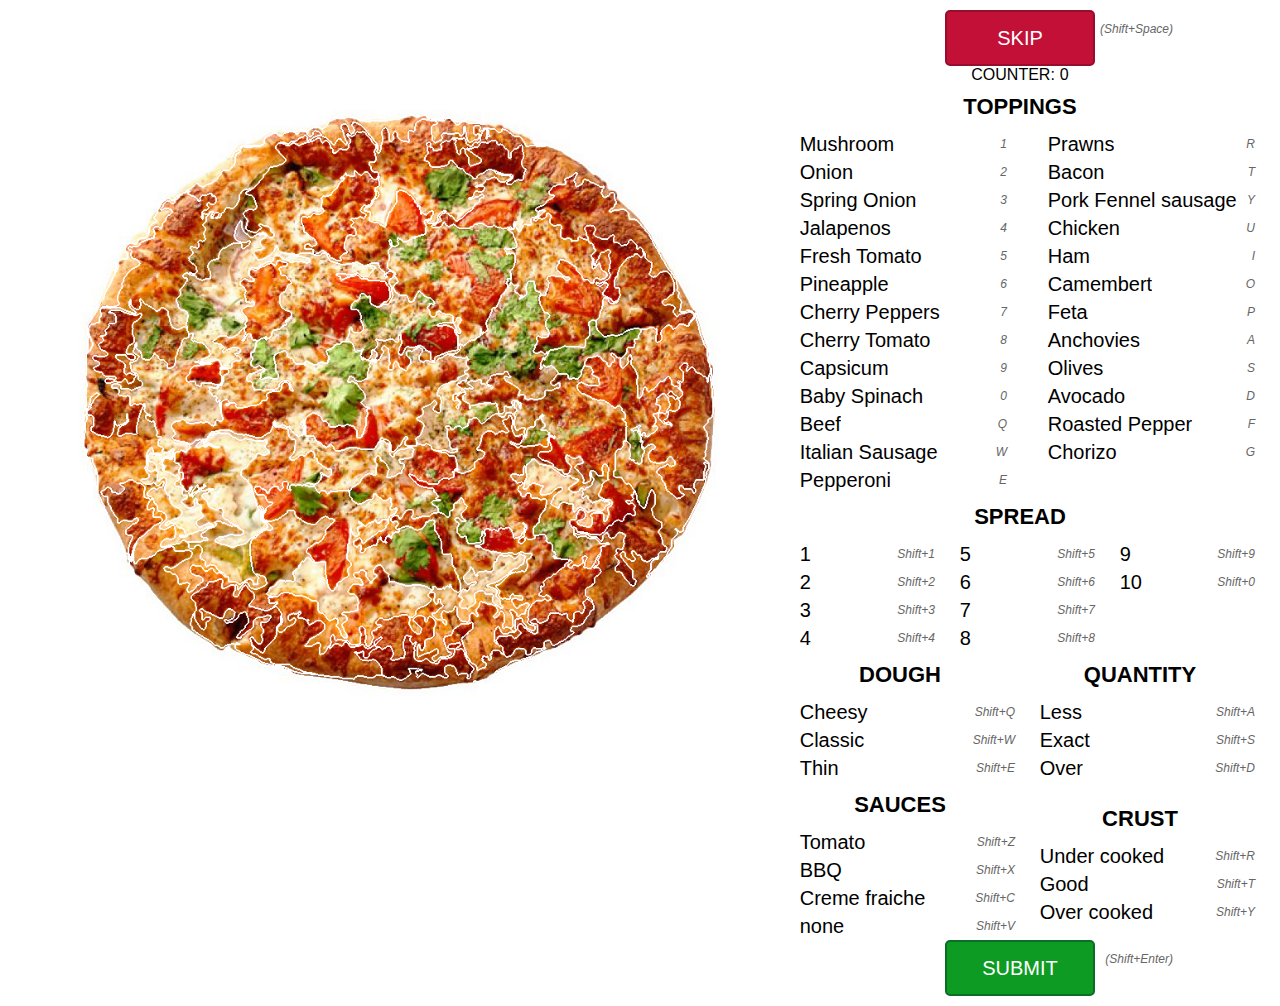
==== index.html @ 3dd259ac "Merge frontend" ====
<!DOCTYPE html>
<html lang="en">
<head>
    <meta charset="UTF-8">
    <meta name="viewport" content="width=device-width, initial-scale=1.0">
    <meta http-equiv="X-UA-Compatible" content="ie=edge">
    <link rel="stylesheet" href="static/css/style.css">
    <title>WASM</title>
</head>
<body>
    
    <div class="container">
        <div class="image-container">
            <div class="image-block">
                <canvas id="outCanvas" class="canvas-a"></canvas>
                <canvas id="centCanvas" class="canvas-a"></canvas>
                <canvas id="myCanvas" class="canvas-a"></canvas>
            </div>
        </div>
        <div class="controls">
            <div class="button-container">
                <button class="skip">SKIP</button>
            </div>
            <div class="counter">
                <p><span class='c-title'>COUNTER:</span><span class="c-value">0</span></p>
            </div>
            <div class="full"></div>
            <div class="full-spread"></div>
            <div class="controls-division left"></div>
            <div class="controls-division right"></div>
            <div class="controls-division left-last"></div>
            <div class="controls-division right-last"></div>
            <div class="button-container">
                <button class="submit">SUBMIT</button>
            </div>
        </div>
    </div>
    <script src="static/js/jquery-3.2.1.min.js"></script>
    <script src="static/js/shortcut.js"></script>
    <script src="index.js"></script>
    <script src="static/js/index.js"></script>
</body>
</html>
---- static/css/style.css ----
* {
    margin: 0;
    font-family: "Trebuchet MS", Helvetica, sans-serif;
}

ul {
    padding: 0
}

li {
    list-style: none;
}

.container {
    display: flex;
}

.image-container {
    width: calc(100% - 500px);
    position: relative;
}

.canvas-a {
    position: absolute;
    top: 0;
    left: 0;
}

.image-block {

}

.iv-container {
    width: 100%;
    line-height: normal;
}

.image-block > img {
    width: 100%;
    height: auto;
}

.controls {
    box-sizing: border-box;
    width: 500px;
    min-height: 100vh;
    display: flex;
    flex-wrap: wrap;
    align-items: center;
    padding: 10px 0;
    padding-right: 20px;
}

.controls .controls-division {
    width: 50%;
}

.controls .counter {
    width: 100%;
    text-align: center;
}

.controls .button-container {
    display: flex;
    width: 100%;
    justify-content: center;
    align-items: center;
}

.controls button {
    display: flex;
    justify-content: center;
    align-items: center;
    border: 2px solid rgb(11, 109, 38);
    background-color: rgb(13, 155, 36);
    color: #fff;
    border-radius: 5px;
    min-height: 56px;
    min-width: 150px;
    cursor: pointer;
    font-size: 20px;
    position: relative;
}

.controls button:after {
    content: '';
    font-size: 12px;
    color: #666666;
    font-style: italic;
    position: absolute;
    right: -80px;
    top: 10px;
}

.controls button.submit:after {
    content: '(Shift+Enter)';
}

.controls button.skip:after {
    content: '(Shift+Space)';
}

.controls button:focus {
    outline: none;
}

.controls button:hover {
    background-color: rgb(16, 194, 43);
}

.controls button.skip {
    border: 2px solid rgb(150, 14, 45);
    background-color: rgb(194, 16, 55);
}

.controls button.skip:hover {
    background-color: rgb(219, 40, 82);
}

.counter .c-value {
    padding-left: 5px;
}

.controls .full {
    width: 100%;
}

.controls .full-spread {
    width: 100%;
}

.list-button-cnt h3 {
    text-align: center;
    padding: 10px 0;
    font-size: 22px;
}

.list-element .el-shortcut {
    font-size: 12px;
    color: #666666;
    font-style: italic;
}

ul.list-el li {
    box-sizing: border-box;
    line-height: 24px;
    display: flex;
    justify-content: space-between;
    padding: 2px 5px;
    font-size: 20px;
    cursor: pointer;
    user-select: none;
}

ul.list-el li:hover .el-name {
    color: rgb(24, 158, 211)
}

ul.list-el li.selected .el-name {
    color: rgb(58, 201, 58);
}

ul.list-el li .el-name::before {
    content: '+';
    color: rgb(58, 201, 58);
    padding-right: 3px;
    opacity: 0;
    font-weight: bold;
}

.el-name {
    white-space: nowrap;
    text-overflow: ellipsis;
    overflow: hidden;
}

ul.list-el li.selected .el-name::before {
    opacity: 1;
}

.toppings {
    column-count: 2;
}

.spread {
    column-count: 3;
    column-gap: 0px;
}

.logo {
    position: absolute;
    top: 10px;
    left: 10px;
}
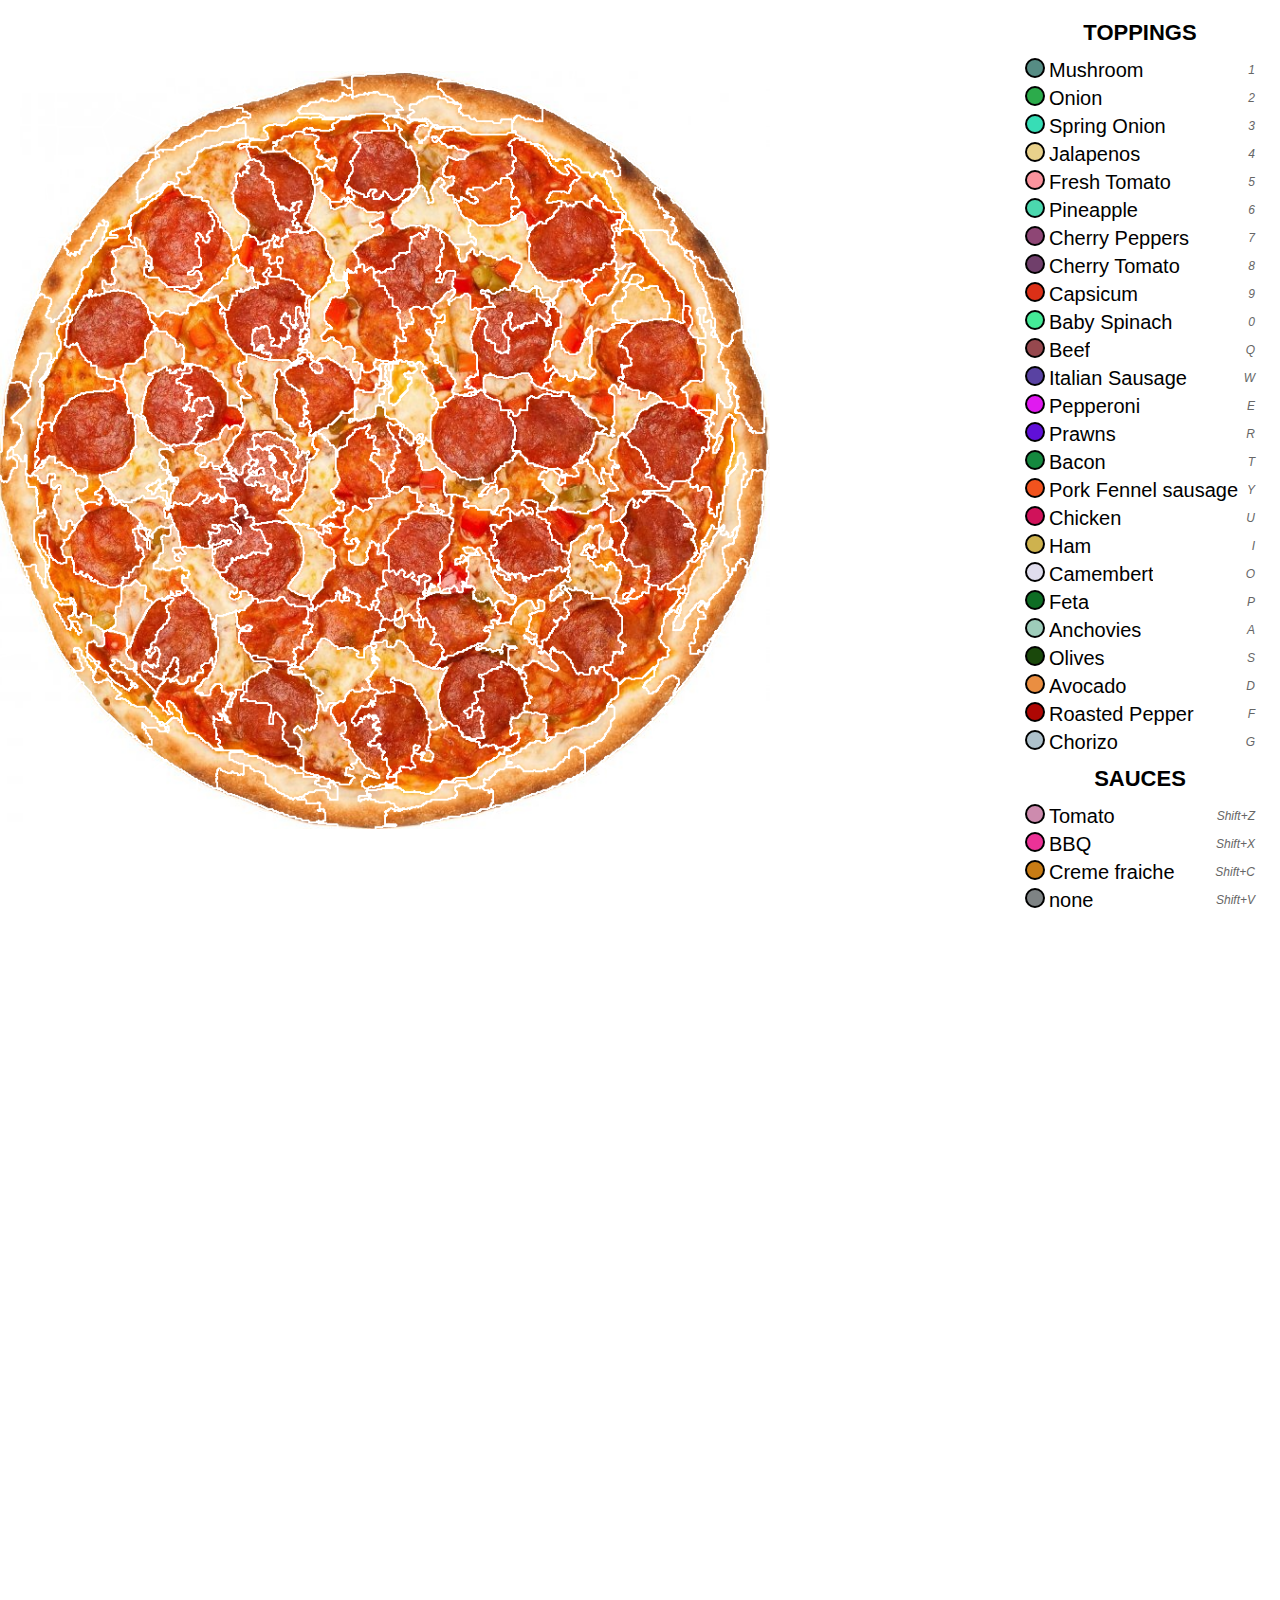
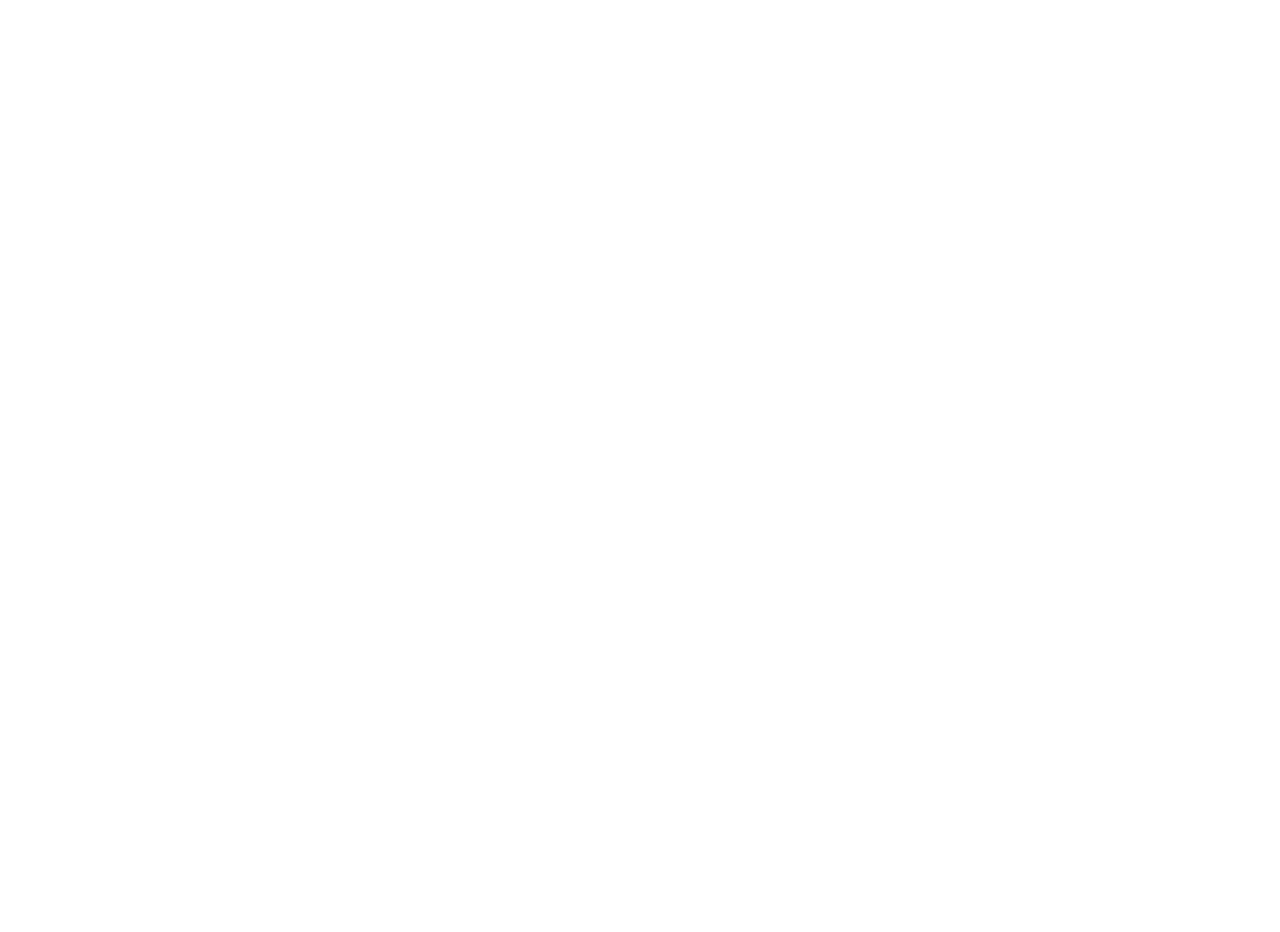
==== commit 56e6ed9f: "Add resize rework code" ====
--- a/index.html
+++ b/index.html
@@ -18,26 +18,15 @@
             </div>
         </div>
         <div class="controls">
-            <div class="button-container">
-                <button class="skip">SKIP</button>
-            </div>
-            <div class="counter">
-                <p><span class='c-title'>COUNTER:</span><span class="c-value">0</span></p>
-            </div>
-            <div class="full"></div>
-            <div class="full-spread"></div>
-            <div class="controls-division left"></div>
-            <div class="controls-division right"></div>
-            <div class="controls-division left-last"></div>
-            <div class="controls-division right-last"></div>
-            <div class="button-container">
-                <button class="submit">SUBMIT</button>
+            <div class="panel">
+                <div class="full-canvas"></div>
+                <div class="full"></div>
             </div>
         </div>
     </div>
     <script src="static/js/jquery-3.2.1.min.js"></script>
     <script src="static/js/shortcut.js"></script>
+    <script src="static/js/index.js"></script>
     <script src="index.js"></script>
-    <script src="static/js/index.js"></script>
 </body>
 </html>--- a/static/css/style.css
+++ b/static/css/style.css
@@ -26,8 +26,21 @@
     left: 0;
 }
 
-.image-block {
-
+.color-label {
+    width: 20px;
+    height: 20px;
+    border: 2px solid black;
+    display: inline-block;
+    box-sizing: border-box;
+    margin-right: 4px;
+    border-radius: 100%;
+}
+
+.licontent {
+    display: flex;
+    justify-content: space-between;
+    align-items: center;
+    flex-grow: 1;
 }
 
 .iv-container {
@@ -122,7 +135,13 @@
 }
 
 .controls .full {
-    width: 100%;
+    width: 50%;
+    margin: 0 auto;
+}
+
+.full-canvas {
+    width: 50%;
+    margin: 0 auto;
 }
 
 .controls .full-spread {
@@ -145,7 +164,7 @@
     box-sizing: border-box;
     line-height: 24px;
     display: flex;
-    justify-content: space-between;
+    justify-content: flex-start;
     padding: 2px 5px;
     font-size: 20px;
     cursor: pointer;
@@ -160,26 +179,16 @@
     color: rgb(58, 201, 58);
 }
 
-ul.list-el li .el-name::before {
-    content: '+';
-    color: rgb(58, 201, 58);
-    padding-right: 3px;
-    opacity: 0;
-    font-weight: bold;
-}
-
 .el-name {
     white-space: nowrap;
     text-overflow: ellipsis;
     overflow: hidden;
 }
 
-ul.list-el li.selected .el-name::before {
-    opacity: 1;
-}
-
-.toppings {
-    column-count: 2;
+.panel {
+    width: 100%;
+    display: flex;
+    justify-content: center;
 }
 
 .spread {
